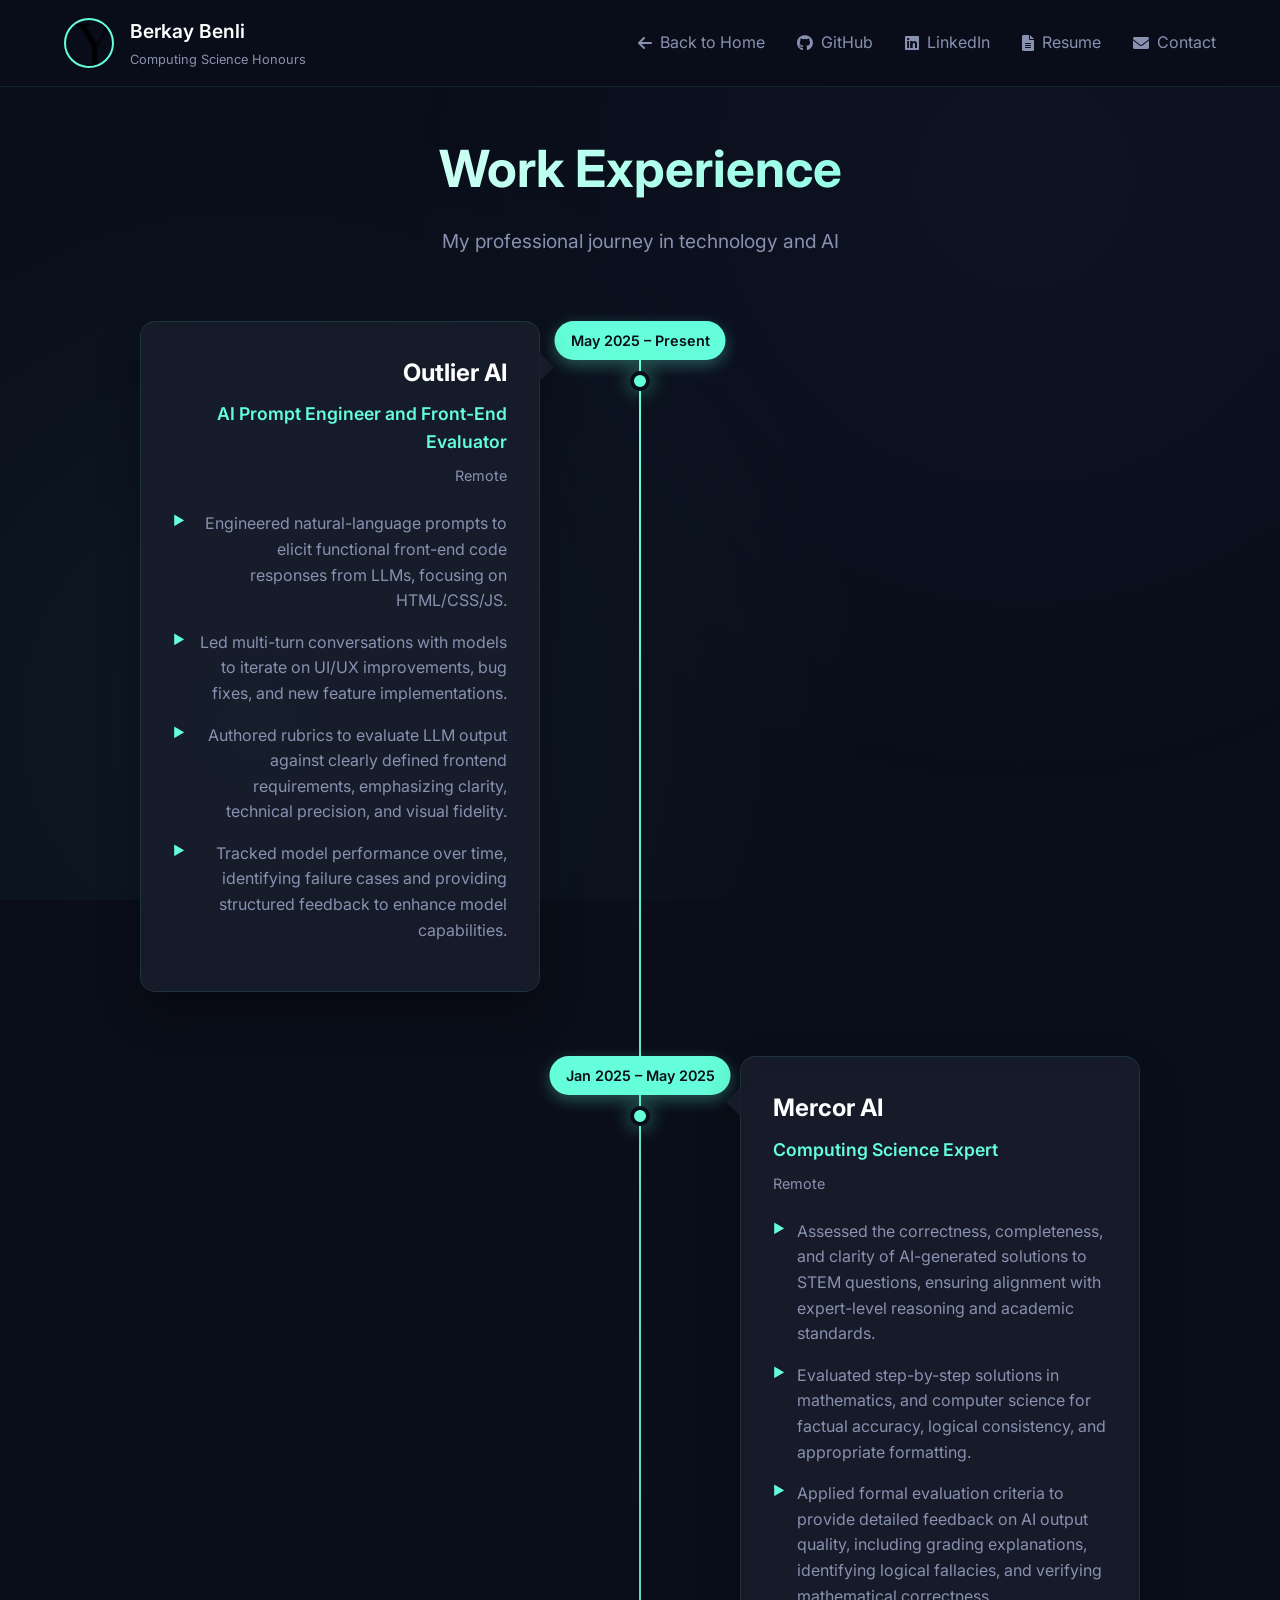
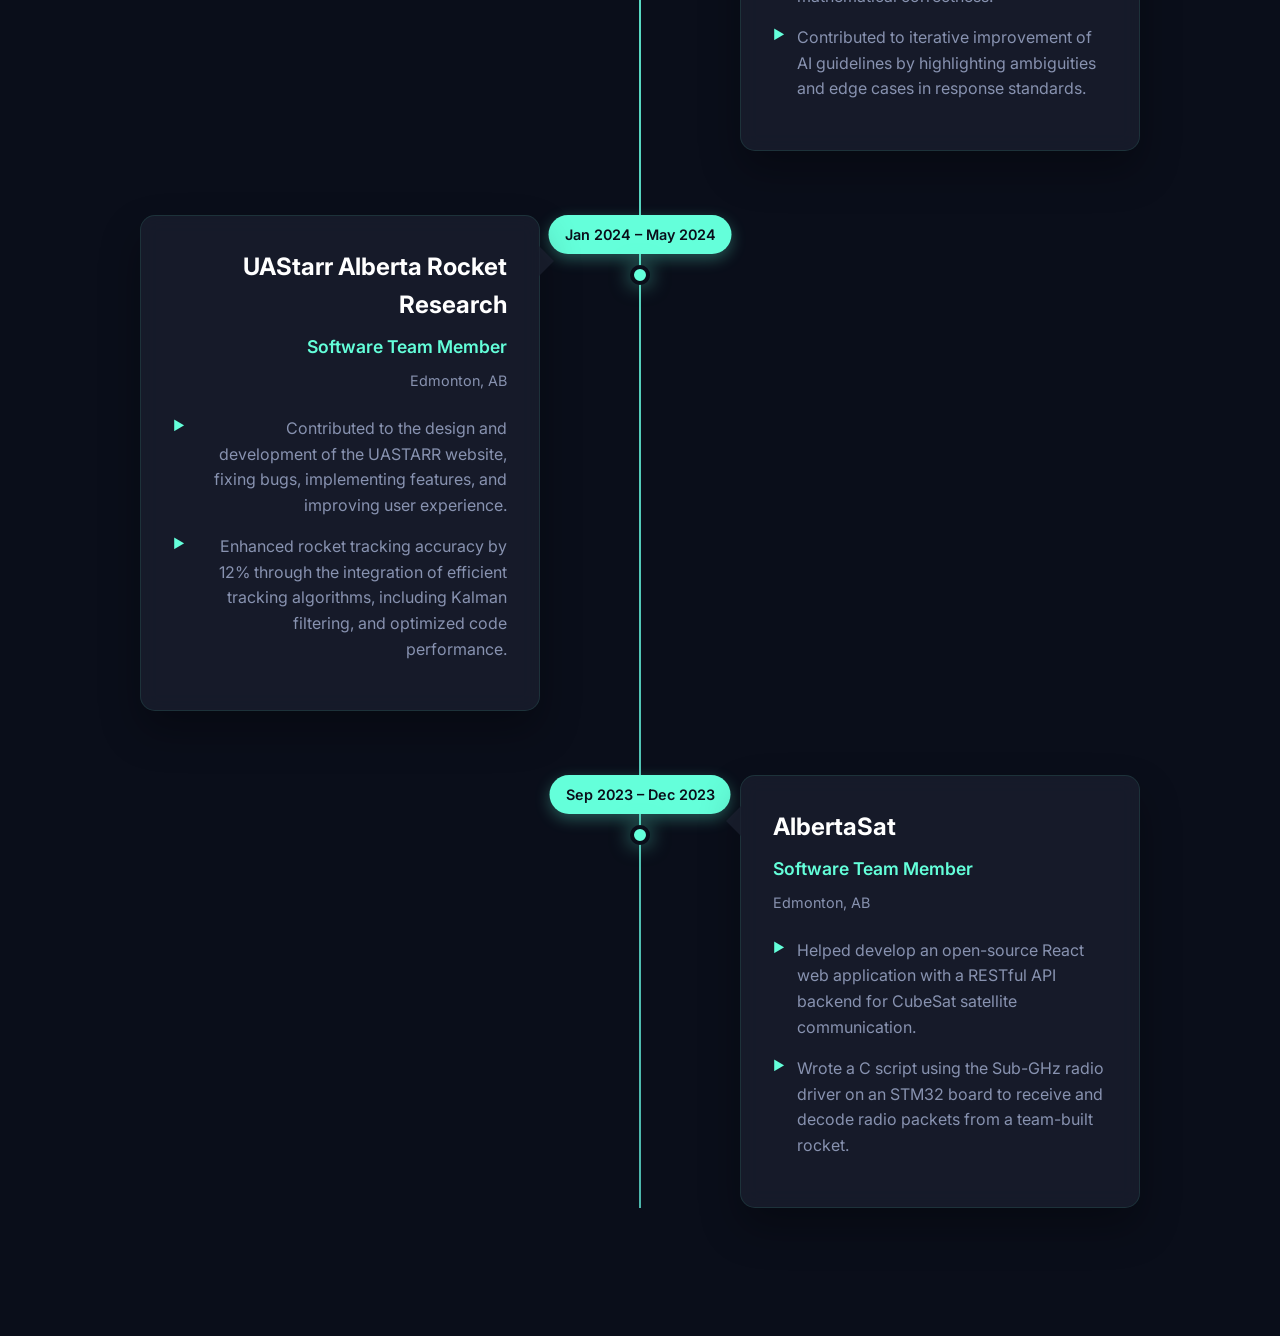
==== experience.html @ 36285b81 "improved website" ====
<!DOCTYPE html>
<html lang="en">
<head>
    <meta charset="UTF-8">
    <meta name="viewport" content="width=device-width, initial-scale=1.0">
    <title>Work Experience - Berkay Benli</title>
    <link href="https://fonts.googleapis.com/css2?family=Inter:wght@300;400;500;600;700&display=swap" rel="stylesheet">
    <link href="https://cdnjs.cloudflare.com/ajax/libs/font-awesome/6.0.0/css/all.min.css" rel="stylesheet">
    <style>
        * {
            margin: 0;
            padding: 0;
            box-sizing: border-box;
        }

        :root {
            --primary-bg: #0a0e1a;
            --secondary-bg: #1a1f2e;
            --accent-color: #64ffda;
            --accent-hover: #4db6ac;
            --text-primary: #ffffff;
            --text-secondary: #8892b0;
            --card-bg: rgba(26, 31, 46, 0.8);
            --border-color: rgba(100, 255, 218, 0.1);
            --shadow: 0 20px 40px rgba(0, 0, 0, 0.3);
        }

        html {
            scroll-behavior: smooth;
        }

        body {
            font-family: 'Inter', sans-serif;
            background: var(--primary-bg);
            color: var(--text-primary);
            line-height: 1.6;
            overflow-x: hidden;
        }

        /* Background Animation */
        body::before {
            content: '';
            position: fixed;
            top: 0;
            left: 0;
            width: 100%;
            height: 100%;
            background: 
                radial-gradient(circle at 20% 80%, rgba(100, 255, 218, 0.05) 0%, transparent 50%),
                radial-gradient(circle at 80% 20%, rgba(102, 126, 234, 0.05) 0%, transparent 50%);
            z-index: -1;
            animation: backgroundShift 20s ease-in-out infinite;
        }

        @keyframes backgroundShift {
            0%, 100% { transform: translateX(0) translateY(0); }
            25% { transform: translateX(-20px) translateY(-20px); }
            50% { transform: translateX(20px) translateY(20px); }
            75% { transform: translateX(-10px) translateY(10px); }
        }

        /* Navigation */
        nav {
            position: fixed;
            top: 0;
            width: 100%;
            padding: 1rem 5%;
            background: rgba(10, 14, 26, 0.95);
            backdrop-filter: blur(20px);
            border-bottom: 1px solid var(--border-color);
            z-index: 1000;
        }

        .nav-container {
            display: flex;
            justify-content: space-between;
            align-items: center;
            max-width: 1200px;
            margin: 0 auto;
        }

        .logo-container {
            display: flex;
            align-items: center;
            gap: 1rem;
        }

        .logo {
            width: 50px;
            height: 50px;
            border-radius: 50%;
            object-fit: cover;
            border: 2px solid var(--accent-color);
            transition: transform 0.3s ease;
        }

        .logo:hover {
            transform: scale(1.1) rotate(5deg);
        }

        .logo-text h2 {
            font-weight: 600;
            font-size: 1.2rem;
            margin-bottom: 0.2rem;
        }

        .logo-text p {
            font-size: 0.8rem;
            color: var(--text-secondary);
        }

        .nav-links {
            display: flex;
            list-style: none;
            gap: 2rem;
        }

        .nav-links a {
            color: var(--text-secondary);
            text-decoration: none;
            font-weight: 400;
            position: relative;
            transition: color 0.3s ease;
            display: flex;
            align-items: center;
            gap: 0.5rem;
        }

        .nav-links a:hover {
            color: var(--accent-color);
        }

        .nav-links a::after {
            content: '';
            position: absolute;
            bottom: -5px;
            left: 0;
            width: 0;
            height: 2px;
            background: var(--accent-color);
            transition: width 0.3s ease;
        }

        .nav-links a:hover::after {
            width: 100%;
        }

        /* Back Button */
        .back-btn {
            color: var(--accent-color);
            text-decoration: none;
            display: flex;
            align-items: center;
            gap: 0.5rem;
            font-weight: 500;
            transition: all 0.3s ease;
        }

        .back-btn:hover {
            transform: translateX(-5px);
            color: var(--text-primary);
        }

        /* Work Experience Section */
        .experience-section {
            padding: 8rem 5% 4rem;
            min-height: 100vh;
        }

        .container {
            max-width: 1200px;
            margin: 0 auto;
        }

        .section-title {
            text-align: center;
            font-size: clamp(2.5rem, 4vw, 3.5rem);
            font-weight: 700;
            margin-bottom: 1rem;
            background: linear-gradient(135deg, var(--text-primary), var(--accent-color));
            -webkit-background-clip: text;
            -webkit-text-fill-color: transparent;
            background-clip: text;
        }

        .section-subtitle {
            text-align: center;
            color: var(--text-secondary);
            font-size: 1.2rem;
            margin-bottom: 4rem;
            max-width: 600px;
            margin-left: auto;
            margin-right: auto;
        }

        .experience-timeline {
            max-width: 1000px;
            margin: 0 auto;
            position: relative;
        }

        .experience-timeline::before {
            content: '';
            position: absolute;
            left: 50%;
            top: 0;
            bottom: 0;
            width: 2px;
            background: linear-gradient(to bottom, var(--accent-color), var(--accent-hover));
            transform: translateX(-50%);
        }

        .experience-item {
            position: relative;
            margin-bottom: 4rem;
            opacity: 0;
            transform: translateY(50px);
            transition: all 0.6s ease;
        }

        .experience-item.animate {
            opacity: 1;
            transform: translateY(0);
        }

        .experience-item:nth-child(odd) .experience-content {
            margin-right: 60%;
            text-align: right;
        }

        .experience-item:nth-child(even) .experience-content {
            margin-left: 60%;
            text-align: left;
        }

        .experience-content {
            background: var(--card-bg);
            padding: 2rem;
            border-radius: 15px;
            border: 1px solid var(--border-color);
            backdrop-filter: blur(10px);
            box-shadow: var(--shadow);
            transition: all 0.3s ease;
            position: relative;
        }

        .experience-content:hover {
            transform: translateY(-10px);
            box-shadow: 0 25px 50px rgba(0, 0, 0, 0.4);
            border-color: var(--accent-color);
        }

        .experience-item:nth-child(odd) .experience-content::after {
            content: '';
            position: absolute;
            right: -15px;
            top: 30px;
            width: 0;
            height: 0;
            border-left: 15px solid var(--card-bg);
            border-top: 15px solid transparent;
            border-bottom: 15px solid transparent;
        }

        .experience-item:nth-child(even) .experience-content::after {
            content: '';
            position: absolute;
            left: -15px;
            top: 30px;
            width: 0;
            height: 0;
            border-right: 15px solid var(--card-bg);
            border-top: 15px solid transparent;
            border-bottom: 15px solid transparent;
        }

        .experience-date {
            position: absolute;
            left: 50%;
            transform: translateX(-50%);
            background: var(--accent-color);
            color: var(--primary-bg);
            padding: 0.5rem 1rem;
            border-radius: 25px;
            font-weight: 600;
            font-size: 0.9rem;
            white-space: nowrap;
            box-shadow: 0 5px 15px rgba(100, 255, 218, 0.3);
        }

        .experience-marker {
            position: absolute;
            left: 50%;
            top: 50px;
            transform: translateX(-50%);
            width: 20px;
            height: 20px;
            background: var(--accent-color);
            border-radius: 50%;
            border: 4px solid var(--primary-bg);
            box-shadow: 0 0 20px rgba(100, 255, 218, 0.5);
        }

        .company-name {
            font-size: 1.5rem;
            font-weight: 700;
            color: var(--text-primary);
            margin-bottom: 0.5rem;
        }

        .job-title {
            font-size: 1.1rem;
            color: var(--accent-color);
            font-weight: 600;
            margin-bottom: 0.5rem;
        }

        .job-location {
            color: var(--text-secondary);
            font-size: 0.9rem;
            margin-bottom: 1.5rem;
        }

        .job-description {
            list-style: none;
            padding: 0;
        }

        .job-description li {
            margin-bottom: 1rem;
            padding-left: 1.5rem;
            position: relative;
            color: var(--text-secondary);
            line-height: 1.6;
        }

        .job-description li::before {
            content: '▶';
            position: absolute;
            left: 0;
            color: var(--accent-color);
            font-size: 0.8rem;
        }

        /* Mobile Responsive */
        @media (max-width: 768px) {
            .nav-links {
                display: none;
            }

            .experience-timeline::before {
                left: 30px;
            }

            .experience-item:nth-child(odd) .experience-content,
            .experience-item:nth-child(even) .experience-content {
                margin-left: 80px;
                margin-right: 0;
                text-align: left;
            }

            .experience-item:nth-child(odd) .experience-content::after,
            .experience-item:nth-child(even) .experience-content::after {
                left: -15px;
                right: auto;
                border-right: 15px solid var(--card-bg);
                border-left: none;
            }

            .experience-date {
                left: 30px;
                transform: translateX(-50%);
            }

            .experience-marker {
                left: 30px;
            }

            .experience-section {
                padding: 4rem 2rem 2rem;
            }
        }

        /* Custom Scrollbar */
        ::-webkit-scrollbar {
            width: 8px;
        }

        ::-webkit-scrollbar-track {
            background: var(--secondary-bg);
        }

        ::-webkit-scrollbar-thumb {
            background: var(--accent-color);
            border-radius: 4px;
        }

        ::-webkit-scrollbar-thumb:hover {
            background: var(--accent-hover);
        }
    </style>
</head>
<body>
    <nav>
        <div class="nav-container">
            <div class="logo-container">
                <img src="personal-portfolio-img/images/berkaybenlilogo2.png" class="logo" alt="Berkay Benli Logo">
                <div class="logo-text">
                    <h2>Berkay Benli</h2>
                    <p>Computing Science Honours</p>
                </div>
            </div>
            <ul class="nav-links">
                <li><a href="index.html" class="back-btn">
                    <i class="fas fa-arrow-left"></i> Back to Home
                </a></li>
                <li><a href="https://github.com/brkbenli" target="_blank">
                    <i class="fab fa-github"></i> GitHub
                </a></li>
                <li><a href="https://www.linkedin.com/in/berkayibenli/" target="_blank">
                    <i class="fab fa-linkedin"></i> LinkedIn
                </a></li>
                <li><a href="personal-portfolio-img/Resume_Berkay_Benli.pdf" target="_blank">
                    <i class="fas fa-file-alt"></i> Resume
                </a></li>
                <li><a href="mailto:benli@ualberta.ca">
                    <i class="fas fa-envelope"></i> Contact
                </a></li>
            </ul>
        </div>
    </nav>

    <section class="experience-section">
        <div class="container">
            <h1 class="section-title">Work Experience</h1>
            <p class="section-subtitle">My professional journey in technology and AI</p>
            
            <div class="experience-timeline">
                <div class="experience-item">
                    <div class="experience-date">May 2025 – Present</div>
                    <div class="experience-marker"></div>
                    <div class="experience-content">
                        <h3 class="company-name">Outlier AI</h3>
                        <h4 class="job-title">AI Prompt Engineer and Front-End Evaluator</h4>
                        <p class="job-location">Remote</p>
                        <ul class="job-description">
                            <li>Engineered natural-language prompts to elicit functional front-end code responses from LLMs, focusing on HTML/CSS/JS.</li>
                            <li>Led multi-turn conversations with models to iterate on UI/UX improvements, bug fixes, and new feature implementations.</li>
                            <li>Authored rubrics to evaluate LLM output against clearly defined frontend requirements, emphasizing clarity, technical precision, and visual fidelity.</li>
                            <li>Tracked model performance over time, identifying failure cases and providing structured feedback to enhance model capabilities.</li>
                        </ul>
                    </div>
                </div>

                <div class="experience-item">
                    <div class="experience-date">Jan 2025 – May 2025</div>
                    <div class="experience-marker"></div>
                    <div class="experience-content">
                        <h3 class="company-name">Mercor AI</h3>
                        <h4 class="job-title">Computing Science Expert</h4>
                        <p class="job-location">Remote</p>
                        <ul class="job-description">
                            <li>Assessed the correctness, completeness, and clarity of AI-generated solutions to STEM questions, ensuring alignment with expert-level reasoning and academic standards.</li>
                            <li>Evaluated step-by-step solutions in mathematics, and computer science for factual accuracy, logical consistency, and appropriate formatting.</li>
                            <li>Applied formal evaluation criteria to provide detailed feedback on AI output quality, including grading explanations, identifying logical fallacies, and verifying mathematical correctness.</li>
                            <li>Contributed to iterative improvement of AI guidelines by highlighting ambiguities and edge cases in response standards.</li>
                        </ul>
                    </div>
                </div>

                <div class="experience-item">
                    <div class="experience-date">Jan 2024 – May 2024</div>
                    <div class="experience-marker"></div>
                    <div class="experience-content">
                        <h3 class="company-name">UAStarr Alberta Rocket Research</h3>
                        <h4 class="job-title">Software Team Member</h4>
                        <p class="job-location">Edmonton, AB</p>
                        <ul class="job-description">
                            <li>Contributed to the design and development of the UASTARR website, fixing bugs, implementing features, and improving user experience.</li>
                            <li>Enhanced rocket tracking accuracy by 12% through the integration of efficient tracking algorithms, including Kalman filtering, and optimized code performance.</li>
                        </ul>
                    </div>
                </div>

                <div class="experience-item">
                    <div class="experience-date">Sep 2023 – Dec 2023</div>
                    <div class="experience-marker"></div>
                    <div class="experience-content">
                        <h3 class="company-name">AlbertaSat</h3>
                        <h4 class="job-title">Software Team Member</h4>
                        <p class="job-location">Edmonton, AB</p>
                        <ul class="job-description">
                            <li>Helped develop an open-source React web application with a RESTful API backend for CubeSat satellite communication.</li>
                            <li>Wrote a C script using the Sub-GHz radio driver on an STM32 board to receive and decode radio packets from a team-built rocket.</li>
                        </ul>
                    </div>
                </div>
            </div>
        </div>
    </section>

    <script>
        // Add scroll effect to navigation
        window.addEventListener('scroll', () => {
            const nav = document.querySelector('nav');
            if (window.scrollY > 100) {
                nav.style.background = 'rgba(10, 14, 26, 0.98)';
            } else {
                nav.style.background = 'rgba(10, 14, 26, 0.95)';
            }
        });

        // Intersection Observer for animations
        const observerOptions = {
            threshold: 0.1,
            rootMargin: '0px 0px -50px 0px'
        };

        // Animate experience items on scroll
        const experienceObserver = new IntersectionObserver((entries) => {
            entries.forEach(entry => {
                if (entry.isIntersecting) {
                    entry.target.classList.add('animate');
                }
            });
        }, {
            threshold: 0.2,
            rootMargin: '0px 0px -50px 0px'
        });

        document.querySelectorAll('.experience-item').forEach(item => {
            experienceObserver.observe(item);
        });

        // Auto-animate items with delay
        setTimeout(() => {
            document.querySelectorAll('.experience-item').forEach((item, index) => {
                setTimeout(() => {
                    item.classList.add('animate');
                }, index * 200);
            });
        }, 500);
    </script>
</body>
</html>
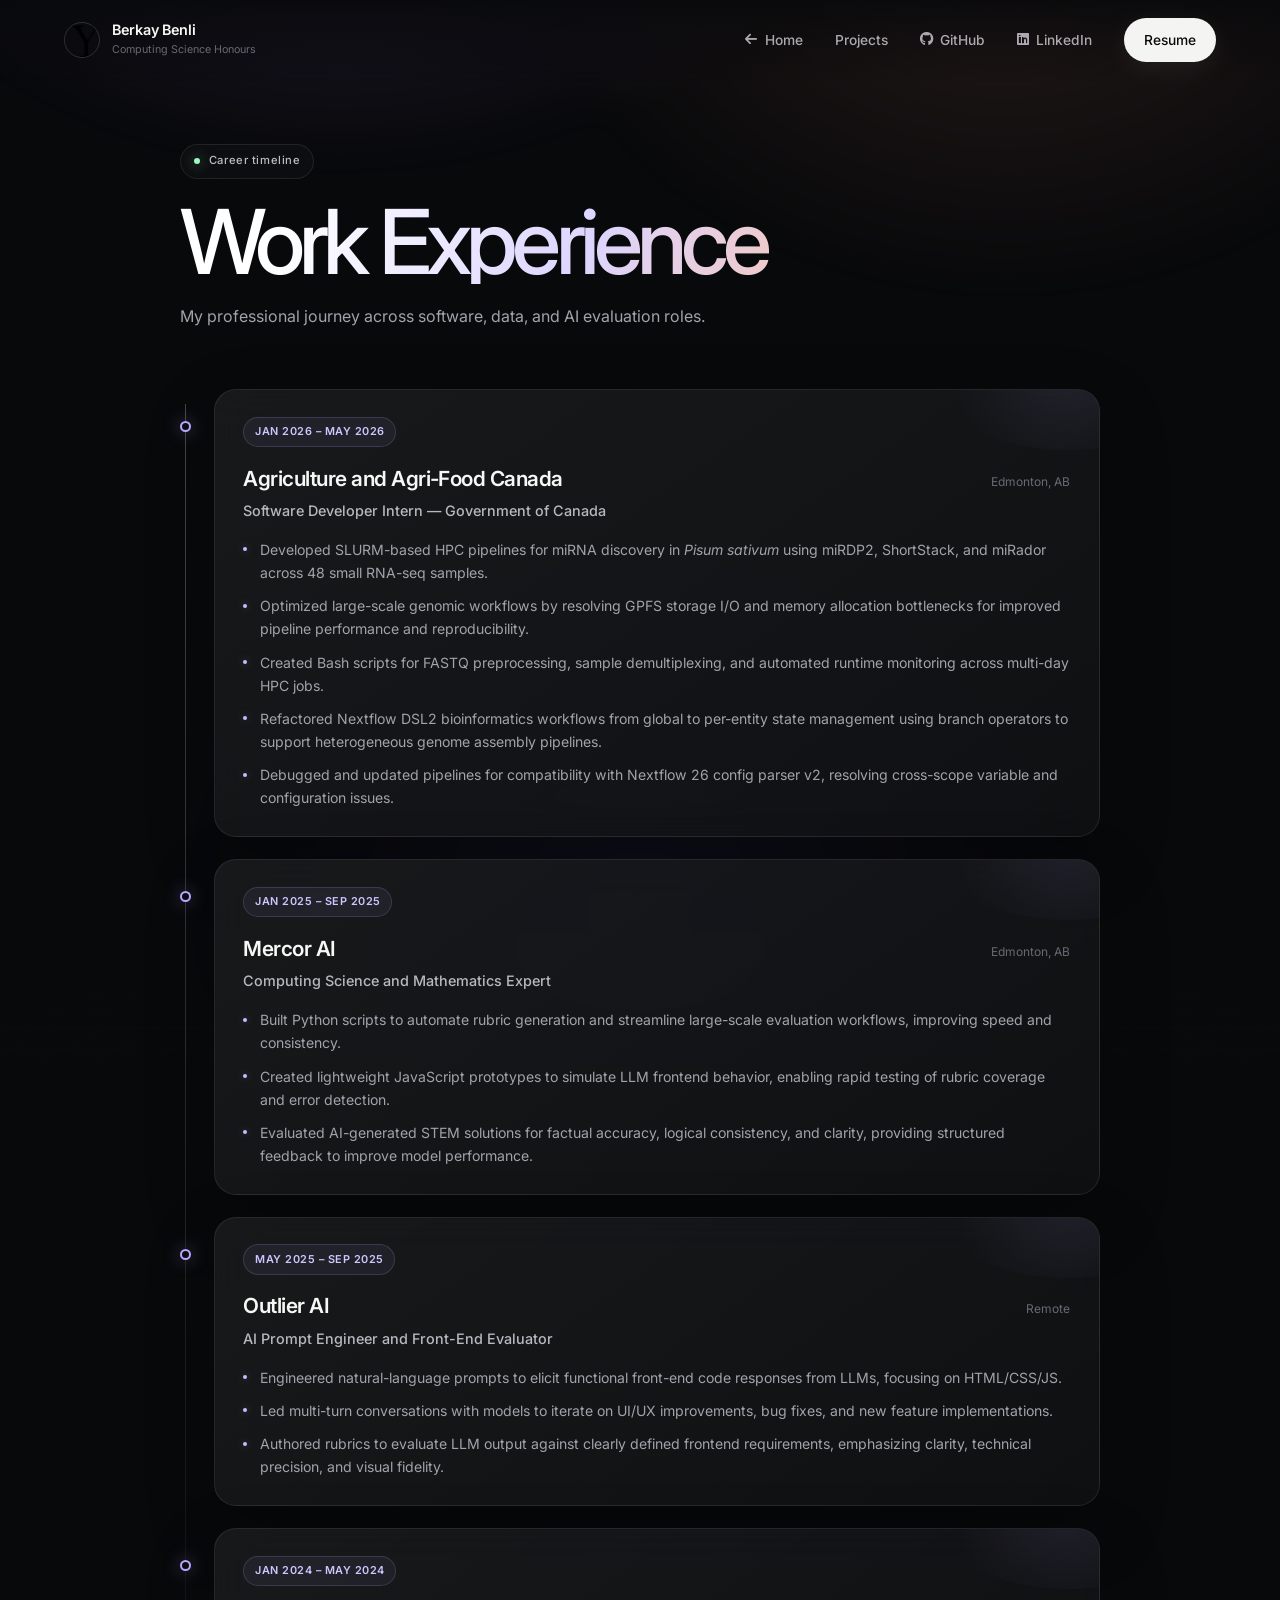
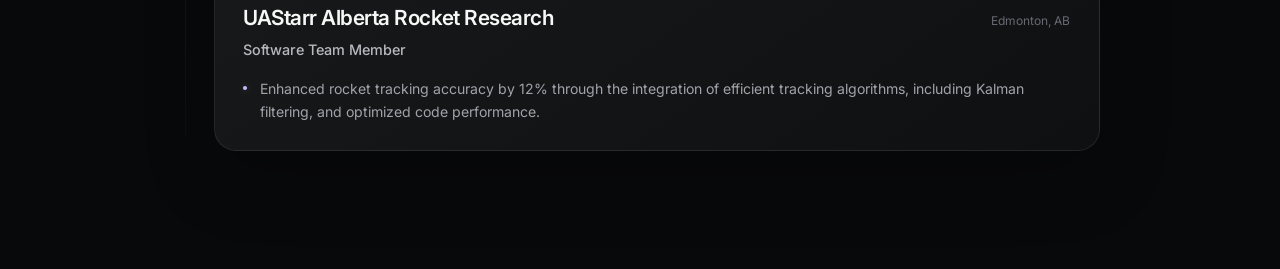
==== commit 38351c84: "updated website" ====
--- a/experience.html
+++ b/experience.html
@@ -4,321 +4,357 @@
     <meta charset="UTF-8">
     <meta name="viewport" content="width=device-width, initial-scale=1.0">
     <title>Work Experience - Berkay Benli</title>
-    <link href="https://fonts.googleapis.com/css2?family=Inter:wght@300;400;500;600;700&display=swap" rel="stylesheet">
+    <link href="https://fonts.googleapis.com/css2?family=Inter:wght@300;400;500;600;700;800&display=swap" rel="stylesheet">
     <link href="https://cdnjs.cloudflare.com/ajax/libs/font-awesome/6.0.0/css/all.min.css" rel="stylesheet">
     <style>
-        * {
-            margin: 0;
-            padding: 0;
-            box-sizing: border-box;
-        }
+        * { margin: 0; padding: 0; box-sizing: border-box; }
 
         :root {
-            --primary-bg: #0a0e1a;
-            --secondary-bg: #1a1f2e;
-            --accent-color: #64ffda;
-            --accent-hover: #4db6ac;
-            --text-primary: #ffffff;
-            --text-secondary: #8892b0;
-            --card-bg: rgba(26, 31, 46, 0.8);
-            --border-color: rgba(100, 255, 218, 0.1);
-            --shadow: 0 20px 40px rgba(0, 0, 0, 0.3);
-        }
-
-        html {
-            scroll-behavior: smooth;
-        }
+            --bg: #08090b;
+            --surface: rgba(255,255,255,.045);
+            --surface-solid: #101114;
+            --text-primary: #f7f7f5;
+            --text-secondary: #a2a3aa;
+            --text-tertiary: #686a72;
+            --border: rgba(255,255,255,.085);
+            --border-strong: rgba(255,255,255,.17);
+            --pill: #f4f4f2;
+            --pill-text: #0a0a0b;
+            --accent: #b8a6ff;
+            --accent-2: #ffb49d;
+        }
+
+        html { scroll-behavior: smooth; }
 
         body {
+            min-height: 100vh;
+            overflow-x: hidden;
+            color: var(--text-primary);
+            background: var(--bg);
             font-family: 'Inter', sans-serif;
-            background: var(--primary-bg);
-            color: var(--text-primary);
             line-height: 1.6;
-            overflow-x: hidden;
-        }
-
-        /* Background Animation */
+            position: relative;
+        }
+
         body::before {
             content: '';
+            position: fixed;
+            inset: -15%;
+            z-index: -3;
+            pointer-events: none;
+            background:
+                radial-gradient(760px 540px at 32% -5%, rgba(175,133,255,.19), transparent 68%),
+                radial-gradient(700px 540px at 72% 5%, rgba(255,151,124,.12), transparent 70%),
+                radial-gradient(650px 520px at 50% 88%, rgba(108,92,255,.055), transparent 72%);
+            filter: blur(10px);
+        }
+
+        body::after {
+            content: '';
+            position: fixed;
+            left: -10%;
+            right: -10%;
+            bottom: -18%;
+            height: 46%;
+            z-index: -2;
+            pointer-events: none;
+            opacity: .25;
+            transform: perspective(520px) rotateX(62deg);
+            transform-origin: bottom;
+            background-image:
+                linear-gradient(rgba(255,255,255,.05) 1px, transparent 1px),
+                linear-gradient(90deg, rgba(255,255,255,.05) 1px, transparent 1px);
+            background-size: 55px 55px;
+            mask-image: linear-gradient(to top, black, transparent 85%);
+            -webkit-mask-image: linear-gradient(to top, black, transparent 85%);
+        }
+
+        a { color: inherit; }
+
+        main, nav, section { position: relative; z-index: 1; }
+
+        /* Navigation */
+        nav {
             position: fixed;
             top: 0;
             left: 0;
             width: 100%;
-            height: 100%;
-            background: 
-                radial-gradient(circle at 20% 80%, rgba(100, 255, 218, 0.05) 0%, transparent 50%),
-                radial-gradient(circle at 80% 20%, rgba(102, 126, 234, 0.05) 0%, transparent 50%);
-            z-index: -1;
-            animation: backgroundShift 20s ease-in-out infinite;
-        }
-
-        @keyframes backgroundShift {
-            0%, 100% { transform: translateX(0) translateY(0); }
-            25% { transform: translateX(-20px) translateY(-20px); }
-            50% { transform: translateX(20px) translateY(20px); }
-            75% { transform: translateX(-10px) translateY(10px); }
-        }
-
-        /* Navigation */
-        nav {
-            position: fixed;
-            top: 0;
-            width: 100%;
-            padding: 1rem 5%;
-            background: rgba(10, 14, 26, 0.95);
-            backdrop-filter: blur(20px);
-            border-bottom: 1px solid var(--border-color);
             z-index: 1000;
+            padding: 1.15rem 5%;
+            background: linear-gradient(to bottom, rgba(8,9,11,.86), rgba(8,9,11,.42), transparent);
+            border: 0;
         }
 
         .nav-container {
+            width: min(1180px, 100%);
+            margin: 0 auto;
             display: flex;
             justify-content: space-between;
             align-items: center;
-            max-width: 1200px;
-            margin: 0 auto;
         }
 
         .logo-container {
             display: flex;
             align-items: center;
-            gap: 1rem;
+            gap: .75rem;
+            text-decoration: none;
         }
 
         .logo {
-            width: 50px;
-            height: 50px;
+            width: 36px;
+            height: 36px;
             border-radius: 50%;
             object-fit: cover;
-            border: 2px solid var(--accent-color);
-            transition: transform 0.3s ease;
-        }
-
-        .logo:hover {
-            transform: scale(1.1) rotate(5deg);
+            border: 1px solid rgba(255,255,255,.15);
         }
 
         .logo-text h2 {
             font-weight: 600;
-            font-size: 1.2rem;
-            margin-bottom: 0.2rem;
+            font-size: .9rem;
+            line-height: 1.1;
+            letter-spacing: -.02em;
         }
 
         .logo-text p {
-            font-size: 0.8rem;
-            color: var(--text-secondary);
+            margin-top: 3px;
+            font-size: .67rem;
+            color: var(--text-tertiary);
         }
 
         .nav-links {
             display: flex;
             list-style: none;
             gap: 2rem;
+            align-items: center;
         }
 
         .nav-links a {
-            color: var(--text-secondary);
+            position: relative;
+            color: #aaaab0;
             text-decoration: none;
-            font-weight: 400;
-            position: relative;
-            transition: color 0.3s ease;
+            font-weight: 500;
+            font-size: .86rem;
+            transition: color .25s ease;
             display: flex;
             align-items: center;
-            gap: 0.5rem;
-        }
-
-        .nav-links a:hover {
-            color: var(--accent-color);
-        }
-
-        .nav-links a::after {
+            gap: .45rem;
+        }
+
+        .nav-links a:hover { color: white; }
+
+        .nav-links a:not(.nav-cta)::after {
             content: '';
             position: absolute;
-            bottom: -5px;
             left: 0;
-            width: 0;
-            height: 2px;
-            background: var(--accent-color);
-            transition: width 0.3s ease;
-        }
-
-        .nav-links a:hover::after {
-            width: 100%;
-        }
-
-        /* Back Button */
-        .back-btn {
-            color: var(--accent-color);
-            text-decoration: none;
-            display: flex;
+            right: 0;
+            bottom: -6px;
+            height: 1px;
+            background: white;
+            transform: scaleX(0);
+            transform-origin: right;
+            transition: transform .25s ease;
+        }
+
+        .nav-links a:not(.nav-cta):hover::after {
+            transform: scaleX(1);
+            transform-origin: left;
+        }
+
+        .nav-cta {
+            color: var(--pill-text) !important;
+            padding: .68rem 1.25rem;
+            border-radius: 999px;
+            background: var(--pill);
+            box-shadow: 0 7px 28px rgba(255,255,255,.07);
+            transition: transform .25s ease, box-shadow .25s ease !important;
+        }
+
+        .nav-cta:hover {
+            transform: translateY(-2px);
+            box-shadow: 0 10px 34px rgba(255,255,255,.14);
+        }
+
+        .mobile-menu {
+            display: none;
+            cursor: pointer;
+            padding: .5rem;
+        }
+
+        .mobile-menu span {
+            display: block;
+            width: 22px;
+            height: 1.5px;
+            margin: 5px 0;
+            background: white;
+        }
+
+        /* Shared page header */
+        .experience-section,
+        .projects-section {
+            min-height: 100vh;
+            padding: 9rem 5% 6rem;
+        }
+
+        .experience-section .container {
+            width: min(920px, 100%);
+            margin: 0 auto;
+        }
+
+        .projects-section .container {
+            width: min(1080px, 100%);
+            margin: 0 auto;
+        }
+
+        .page-eyebrow {
+            display: inline-flex;
             align-items: center;
-            gap: 0.5rem;
+            gap: .55rem;
+            padding: .46rem .82rem;
+            margin-bottom: 1.35rem;
+            border: 1px solid var(--border);
+            border-radius: 999px;
+            background: rgba(255,255,255,.025);
+            backdrop-filter: blur(15px);
+            color: #bdbdc2;
+            font-size: .7rem;
             font-weight: 500;
-            transition: all 0.3s ease;
-        }
-
-        .back-btn:hover {
-            transform: translateX(-5px);
-            color: var(--text-primary);
-        }
-
-        /* Work Experience Section */
-        .experience-section {
-            padding: 8rem 5% 4rem;
-            min-height: 100vh;
-        }
-
-        .container {
-            max-width: 1200px;
-            margin: 0 auto;
+            letter-spacing: .05em;
+        }
+
+        .page-eyebrow .dot {
+            width: 6px;
+            height: 6px;
+            border-radius: 50%;
+            background: #9ef7c1;
+            box-shadow: 0 0 14px rgba(158,247,193,.65);
         }
 
         .section-title {
-            text-align: center;
-            font-size: clamp(2.5rem, 4vw, 3.5rem);
-            font-weight: 700;
-            margin-bottom: 1rem;
-            background: linear-gradient(135deg, var(--text-primary), var(--accent-color));
+            max-width: 850px;
+            font-size: clamp(3.1rem, 7vw, 5.8rem);
+            font-weight: 500;
+            line-height: .94;
+            letter-spacing: -.065em;
+            margin-bottom: 1.1rem;
+            background: linear-gradient(110deg, #fff 12%, #ddd5ff 48%, #f5c6b8 78%, #fff);
             -webkit-background-clip: text;
-            -webkit-text-fill-color: transparent;
             background-clip: text;
+            color: transparent;
         }
 
         .section-subtitle {
-            text-align: center;
+            max-width: 620px;
             color: var(--text-secondary);
-            font-size: 1.2rem;
-            margin-bottom: 4rem;
-            max-width: 600px;
-            margin-left: auto;
-            margin-right: auto;
-        }
-
+            font-size: 1rem;
+            line-height: 1.75;
+            margin-bottom: 3.7rem;
+        }
+
+        /* Experience */
         .experience-timeline {
-            max-width: 1000px;
-            margin: 0 auto;
             position: relative;
+            padding-left: 2.1rem;
         }
 
         .experience-timeline::before {
             content: '';
             position: absolute;
-            left: 50%;
-            top: 0;
-            bottom: 0;
-            width: 2px;
-            background: linear-gradient(to bottom, var(--accent-color), var(--accent-hover));
-            transform: translateX(-50%);
+            left: 5px;
+            top: 15px;
+            bottom: 15px;
+            width: 1px;
+            background: linear-gradient(to bottom, rgba(255,255,255,.25), rgba(255,255,255,.025));
         }
 
         .experience-item {
             position: relative;
-            margin-bottom: 4rem;
-            opacity: 0;
-            transform: translateY(50px);
-            transition: all 0.6s ease;
-        }
-
-        .experience-item.animate {
-            opacity: 1;
-            transform: translateY(0);
-        }
-
-        .experience-item:nth-child(odd) .experience-content {
-            margin-right: 60%;
-            text-align: right;
-        }
-
-        .experience-item:nth-child(even) .experience-content {
-            margin-left: 60%;
-            text-align: left;
+            margin-bottom: 1.4rem;
+        }
+
+        .experience-marker {
+            position: absolute;
+            left: -2.1rem;
+            top: 2rem;
+            width: 11px;
+            height: 11px;
+            border-radius: 50%;
+            background: #0b0c0e;
+            border: 2px solid var(--accent);
+            box-shadow: 0 0 18px rgba(184,166,255,.45);
+            z-index: 2;
         }
 
         .experience-content {
-            background: var(--card-bg);
-            padding: 2rem;
-            border-radius: 15px;
-            border: 1px solid var(--border-color);
-            backdrop-filter: blur(10px);
-            box-shadow: var(--shadow);
-            transition: all 0.3s ease;
             position: relative;
-        }
-
-        .experience-content:hover {
-            transform: translateY(-10px);
-            box-shadow: 0 25px 50px rgba(0, 0, 0, 0.4);
-            border-color: var(--accent-color);
-        }
-
-        .experience-item:nth-child(odd) .experience-content::after {
+            overflow: hidden;
+            padding: 1.65rem 1.8rem;
+            border: 1px solid var(--border);
+            border-radius: 22px;
+            background:
+                linear-gradient(145deg, rgba(255,255,255,.055), rgba(255,255,255,.018)),
+                rgba(12,13,15,.74);
+            backdrop-filter: blur(18px);
+            box-shadow: 0 25px 70px rgba(0,0,0,.22);
+            transition: transform .35s ease, border-color .35s ease, box-shadow .35s ease;
+        }
+
+        .experience-content::before {
             content: '';
             position: absolute;
-            right: -15px;
-            top: 30px;
-            width: 0;
-            height: 0;
-            border-left: 15px solid var(--card-bg);
-            border-top: 15px solid transparent;
-            border-bottom: 15px solid transparent;
-        }
-
-        .experience-item:nth-child(even) .experience-content::after {
-            content: '';
-            position: absolute;
-            left: -15px;
-            top: 30px;
-            width: 0;
-            height: 0;
-            border-right: 15px solid var(--card-bg);
-            border-top: 15px solid transparent;
-            border-bottom: 15px solid transparent;
+            width: 300px;
+            height: 180px;
+            right: -120px;
+            top: -120px;
+            border-radius: 50%;
+            background: radial-gradient(circle, rgba(184,166,255,.11), transparent 68%);
+            pointer-events: none;
+        }
+
+        .experience-content:hover {
+            transform: translateY(-5px);
+            border-color: var(--border-strong);
+            box-shadow: 0 30px 80px rgba(0,0,0,.38);
         }
 
         .experience-date {
-            position: absolute;
-            left: 50%;
-            transform: translateX(-50%);
-            background: var(--accent-color);
-            color: var(--primary-bg);
-            padding: 0.5rem 1rem;
-            border-radius: 25px;
+            display: inline-flex;
+            padding: .35rem .68rem;
+            margin-bottom: .9rem;
+            border-radius: 999px;
+            border: 1px solid rgba(184,166,255,.18);
+            background: rgba(184,166,255,.07);
+            color: #cfc5ff;
+            font-size: .68rem;
             font-weight: 600;
-            font-size: 0.9rem;
-            white-space: nowrap;
-            box-shadow: 0 5px 15px rgba(100, 255, 218, 0.3);
-        }
-
-        .experience-marker {
-            position: absolute;
-            left: 50%;
-            top: 50px;
-            transform: translateX(-50%);
-            width: 20px;
-            height: 20px;
-            background: var(--accent-color);
-            border-radius: 50%;
-            border: 4px solid var(--primary-bg);
-            box-shadow: 0 0 20px rgba(100, 255, 218, 0.5);
+            letter-spacing: .045em;
+            text-transform: uppercase;
+        }
+
+        .experience-header {
+            display: flex;
+            justify-content: space-between;
+            align-items: baseline;
+            flex-wrap: wrap;
+            gap: .5rem;
+            margin-bottom: .25rem;
         }
 
         .company-name {
-            font-size: 1.5rem;
-            font-weight: 700;
-            color: var(--text-primary);
-            margin-bottom: 0.5rem;
+            font-size: 1.3rem;
+            font-weight: 600;
+            letter-spacing: -.025em;
+        }
+
+        .job-location {
+            color: var(--text-tertiary);
+            font-size: .75rem;
         }
 
         .job-title {
-            font-size: 1.1rem;
-            color: var(--accent-color);
-            font-weight: 600;
-            margin-bottom: 0.5rem;
-        }
-
-        .job-location {
-            color: var(--text-secondary);
-            font-size: 0.9rem;
-            margin-bottom: 1.5rem;
+            color: #b8b8bf;
+            font-size: .9rem;
+            font-weight: 500;
+            margin-bottom: 1rem;
         }
 
         .job-description {
@@ -327,77 +363,344 @@
         }
 
         .job-description li {
-            margin-bottom: 1rem;
-            padding-left: 1.5rem;
             position: relative;
+            padding-left: 1.05rem;
+            margin-bottom: .62rem;
             color: var(--text-secondary);
-            line-height: 1.6;
+            font-size: .88rem;
+            line-height: 1.65;
         }
 
         .job-description li::before {
-            content: '▶';
+            content: '';
             position: absolute;
             left: 0;
-            color: var(--accent-color);
-            font-size: 0.8rem;
-        }
-
-        /* Mobile Responsive */
-        @media (max-width: 768px) {
+            top: .68em;
+            width: 4px;
+            height: 4px;
+            border-radius: 50%;
+            background: #c8bbff;
+            box-shadow: 0 0 8px rgba(200,187,255,.4);
+        }
+
+        .job-description li:last-child { margin-bottom: 0; }
+
+        /* Projects */
+        .projects-grid {
+            display: grid;
+            grid-template-columns: 1fr;
+            gap: 1.35rem;
+        }
+
+        .project-card {
+            position: relative;
+            overflow: hidden;
+            border: 1px solid var(--border);
+            border-radius: 24px;
+            background:
+                linear-gradient(145deg, rgba(255,255,255,.055), rgba(255,255,255,.018)),
+                rgba(12,13,15,.74);
+            backdrop-filter: blur(18px);
+            box-shadow: 0 28px 80px rgba(0,0,0,.25);
+            transition: transform .4s ease, border-color .4s ease, box-shadow .4s ease;
+        }
+
+        .project-card::before {
+            content: '';
+            position: absolute;
+            width: 420px;
+            height: 300px;
+            left: -160px;
+            top: -190px;
+            border-radius: 50%;
+            background: radial-gradient(circle, rgba(184,166,255,.14), transparent 68%);
+            pointer-events: none;
+        }
+
+        .project-card::after {
+            content: '';
+            position: absolute;
+            width: 360px;
+            height: 250px;
+            right: -180px;
+            bottom: -180px;
+            border-radius: 50%;
+            background: radial-gradient(circle, rgba(255,180,157,.10), transparent 68%);
+            pointer-events: none;
+        }
+
+        .project-card:hover {
+            transform: translateY(-6px);
+            border-color: var(--border-strong);
+            box-shadow: 0 38px 95px rgba(0,0,0,.4);
+        }
+
+        .project-content {
+            position: relative;
+            z-index: 1;
+            display: grid;
+            grid-template-columns: 1.05fr .95fr;
+            gap: 2.4rem;
+            align-items: center;
+            padding: 1.35rem;
+        }
+
+        .project-image {
+            position: relative;
+            overflow: hidden;
+            aspect-ratio: 16 / 9;
+            border-radius: 17px;
+            border: 1px solid rgba(255,255,255,.10);
+            background: #0b0c0e;
+            box-shadow: 0 22px 55px rgba(0,0,0,.35);
+        }
+
+        .project-image::after {
+            content: '';
+            position: absolute;
+            inset: 0;
+            background: linear-gradient(120deg, rgba(255,255,255,.10), transparent 30%, transparent 70%, rgba(184,166,255,.08));
+            pointer-events: none;
+        }
+
+        .project-image img {
+            width: 100%;
+            height: 100%;
+            object-fit: cover;
+            display: block;
+            transition: transform .55s ease;
+        }
+
+        .project-card:hover .project-image img {
+            transform: scale(1.035);
+        }
+
+        .project-details {
+            display: flex;
+            flex-direction: column;
+            gap: .9rem;
+        }
+
+        .project-title {
+            font-size: 1.65rem;
+            font-weight: 600;
+            letter-spacing: -.035em;
+        }
+
+        .project-title a {
+            text-decoration: none;
+        }
+
+        .project-title a:hover {
+            color: #d8d0ff;
+        }
+
+        .project-description {
+            color: var(--text-secondary);
+            font-size: .88rem;
+            line-height: 1.72;
+        }
+
+        .project-tech {
+            display: flex;
+            flex-wrap: wrap;
+            gap: .4rem;
+            margin-top: .05rem;
+        }
+
+        .tech-tag {
+            padding: .3rem .65rem;
+            border-radius: 999px;
+            border: 1px solid rgba(255,255,255,.08);
+            background: rgba(255,255,255,.035);
+            color: #aaaab2;
+            font-size: .68rem;
+            font-weight: 500;
+        }
+
+        .project-links {
+            display: flex;
+            flex-wrap: wrap;
+            gap: .55rem;
+            margin-top: .2rem;
+        }
+
+        .project-link {
+            display: inline-flex;
+            align-items: center;
+            gap: .45rem;
+            padding: .65rem 1rem;
+            border-radius: 999px;
+            text-decoration: none;
+            font-size: .76rem;
+            font-weight: 600;
+            transition: transform .25s ease, background .25s ease, border-color .25s ease;
+        }
+
+        .project-link:hover {
+            transform: translateY(-2px);
+        }
+
+        .project-link-primary {
+            color: var(--pill-text);
+            background: var(--pill);
+        }
+
+        .project-link-secondary {
+            color: #dddde1;
+            border: 1px solid var(--border-strong);
+            background: rgba(255,255,255,.025);
+        }
+
+        .project-link-secondary:hover {
+            background: rgba(255,255,255,.07);
+        }
+
+        .back-to-top {
+            position: fixed;
+            right: 2rem;
+            bottom: 2rem;
+            width: 46px;
+            height: 46px;
+            display: flex;
+            align-items: center;
+            justify-content: center;
+            z-index: 999;
+            border: 1px solid rgba(0,0,0,.08);
+            border-radius: 50%;
+            background: var(--pill);
+            color: var(--pill-text);
+            cursor: pointer;
+            opacity: 0;
+            transform: translateY(80px);
+            transition: opacity .25s ease, transform .25s ease, box-shadow .25s ease;
+            box-shadow: 0 12px 35px rgba(0,0,0,.35);
+        }
+
+        .back-to-top.show {
+            opacity: 1;
+            transform: translateY(0);
+        }
+
+        .back-to-top:hover {
+            transform: translateY(-3px);
+            box-shadow: 0 18px 42px rgba(0,0,0,.45);
+        }
+
+        @media (max-width: 900px) {
+            .project-content {
+                grid-template-columns: 1fr;
+                gap: 1.35rem;
+            }
+
+            .section-title {
+                max-width: 700px;
+            }
+        }
+
+        @media (max-width: 720px) {
+            nav { padding: 1rem 5%; }
+
             .nav-links {
                 display: none;
+                position: absolute;
+                top: 68px;
+                left: 5%;
+                right: 5%;
+                padding: .8rem;
+                flex-direction: column;
+                align-items: stretch;
+                gap: .2rem;
+                border: 1px solid var(--border);
+                border-radius: 18px;
+                background: rgba(12,13,15,.94);
+                backdrop-filter: blur(22px);
+                box-shadow: 0 25px 60px rgba(0,0,0,.45);
+            }
+
+            .nav-links.active { display: flex; }
+
+            .nav-links a {
+                padding: .72rem .75rem;
+            }
+
+            .nav-cta {
+                text-align: center;
+                margin-top: .25rem;
+            }
+
+            .mobile-menu { display: block; }
+
+            .experience-section,
+            .projects-section {
+                padding: 7.5rem 5% 4rem;
+            }
+
+            .section-title {
+                font-size: clamp(3rem, 15vw, 5rem);
+            }
+
+            .section-subtitle {
+                font-size: .9rem;
+                margin-bottom: 2.6rem;
+            }
+
+            .experience-timeline {
+                padding-left: 1.45rem;
             }
 
             .experience-timeline::before {
-                left: 30px;
-            }
-
-            .experience-item:nth-child(odd) .experience-content,
-            .experience-item:nth-child(even) .experience-content {
-                margin-left: 80px;
-                margin-right: 0;
-                text-align: left;
-            }
-
-            .experience-item:nth-child(odd) .experience-content::after,
-            .experience-item:nth-child(even) .experience-content::after {
-                left: -15px;
-                right: auto;
-                border-right: 15px solid var(--card-bg);
-                border-left: none;
-            }
-
-            .experience-date {
-                left: 30px;
-                transform: translateX(-50%);
+                left: 4px;
             }
 
             .experience-marker {
-                left: 30px;
-            }
-
-            .experience-section {
-                padding: 4rem 2rem 2rem;
-            }
-        }
-
-        /* Custom Scrollbar */
-        ::-webkit-scrollbar {
-            width: 8px;
-        }
-
-        ::-webkit-scrollbar-track {
-            background: var(--secondary-bg);
-        }
-
-        ::-webkit-scrollbar-thumb {
-            background: var(--accent-color);
-            border-radius: 4px;
-        }
-
-        ::-webkit-scrollbar-thumb:hover {
-            background: var(--accent-hover);
-        }
+                left: -1.45rem;
+                width: 9px;
+                height: 9px;
+            }
+
+            .experience-content {
+                padding: 1.35rem;
+                border-radius: 19px;
+            }
+
+            .company-name {
+                font-size: 1.12rem;
+            }
+
+            .job-description li {
+                font-size: .82rem;
+            }
+
+            .project-content {
+                padding: .8rem;
+            }
+
+            .project-details {
+                padding: .35rem .4rem .6rem;
+            }
+
+            .project-title {
+                font-size: 1.35rem;
+            }
+
+            .project-description {
+                font-size: .82rem;
+            }
+
+            .back-to-top {
+                right: 1rem;
+                bottom: 1rem;
+            }
+        }
+
+        @media (prefers-reduced-motion: reduce) {
+            *, *::before, *::after {
+                transition: none !important;
+                scroll-behavior: auto !important;
+            }
+        }
+
     </style>
 </head>
 <body>
@@ -411,87 +714,89 @@
                 </div>
             </div>
             <ul class="nav-links">
-                <li><a href="index.html" class="back-btn">
-                    <i class="fas fa-arrow-left"></i> Back to Home
-                </a></li>
-                <li><a href="https://github.com/brkbenli" target="_blank">
-                    <i class="fab fa-github"></i> GitHub
-                </a></li>
-                <li><a href="https://www.linkedin.com/in/berkayibenli/" target="_blank">
-                    <i class="fab fa-linkedin"></i> LinkedIn
-                </a></li>
-                <li><a href="personal-portfolio-img/Resume_Berkay_Benli.pdf" target="_blank">
-                    <i class="fas fa-file-alt"></i> Resume
-                </a></li>
-                <li><a href="mailto:benli@ualberta.ca">
-                    <i class="fas fa-envelope"></i> Contact
-                </a></li>
+                <li><a href="index.html"><i class="fas fa-arrow-left"></i> Home</a></li>
+                <li><a href="projects.html">Projects</a></li>
+                <li><a href="https://github.com/brkbenli" target="_blank"><i class="fab fa-github"></i> GitHub</a></li>
+                <li><a href="https://www.linkedin.com/in/berkayibenli/" target="_blank"><i class="fab fa-linkedin"></i> LinkedIn</a></li>
+                <li><a href="personal-portfolio-img/Resume_Berkay_Benli.pdf" target="_blank" class="nav-cta">Resume</a></li>
             </ul>
+            <div class="mobile-menu" aria-label="Open navigation" role="button" tabindex="0">
+                <span></span><span></span><span></span>
+            </div>
         </div>
     </nav>
 
     <section class="experience-section">
         <div class="container">
+            <div class="page-eyebrow"><span class="dot"></span> Career timeline</div>
             <h1 class="section-title">Work Experience</h1>
-            <p class="section-subtitle">My professional journey in technology and AI</p>
-            
+            <p class="section-subtitle">My professional journey across software, data, and AI evaluation roles.</p>
+
             <div class="experience-timeline">
                 <div class="experience-item">
-                    <div class="experience-date">May 2025 – Present</div>
                     <div class="experience-marker"></div>
                     <div class="experience-content">
-                        <h3 class="company-name">Outlier AI</h3>
+                        <div class="experience-date">Jan 2026 – May 2026</div>
+                        <div class="experience-header">
+                            <h3 class="company-name">Agriculture and Agri-Food Canada</h3>
+                            <span class="job-location">Edmonton, AB</span>
+                        </div>
+                        <h4 class="job-title">Software Developer Intern — Government of Canada</h4>
+                        <ul class="job-description">
+                            <li>Developed SLURM-based HPC pipelines for miRNA discovery in <em>Pisum sativum</em> using miRDP2, ShortStack, and miRador across 48 small RNA-seq samples.</li>
+                            <li>Optimized large-scale genomic workflows by resolving GPFS storage I/O and memory allocation bottlenecks for improved pipeline performance and reproducibility.</li>
+                            <li>Created Bash scripts for FASTQ preprocessing, sample demultiplexing, and automated runtime monitoring across multi-day HPC jobs.</li>
+                            <li>Refactored Nextflow DSL2 bioinformatics workflows from global to per-entity state management using branch operators to support heterogeneous genome assembly pipelines.</li>
+                            <li>Debugged and updated pipelines for compatibility with Nextflow 26 config parser v2, resolving cross-scope variable and configuration issues.</li>
+                        </ul>
+                    </div>
+                </div>
+
+                <div class="experience-item">
+                    <div class="experience-marker"></div>
+                    <div class="experience-content">
+                        <div class="experience-date">Jan 2025 – Sep 2025</div>
+                        <div class="experience-header">
+                            <h3 class="company-name">Mercor AI</h3>
+                            <span class="job-location">Edmonton, AB</span>
+                        </div>
+                        <h4 class="job-title">Computing Science and Mathematics Expert</h4>
+                        <ul class="job-description">
+                            <li>Built Python scripts to automate rubric generation and streamline large-scale evaluation workflows, improving speed and consistency.</li>
+                            <li>Created lightweight JavaScript prototypes to simulate LLM frontend behavior, enabling rapid testing of rubric coverage and error detection.</li>
+                            <li>Evaluated AI-generated STEM solutions for factual accuracy, logical consistency, and clarity, providing structured feedback to improve model performance.</li>
+                        </ul>
+                    </div>
+                </div>
+
+                <div class="experience-item">
+                    <div class="experience-marker"></div>
+                    <div class="experience-content">
+                        <div class="experience-date">May 2025 – Sep 2025</div>
+                        <div class="experience-header">
+                            <h3 class="company-name">Outlier AI</h3>
+                            <span class="job-location">Remote</span>
+                        </div>
                         <h4 class="job-title">AI Prompt Engineer and Front-End Evaluator</h4>
-                        <p class="job-location">Remote</p>
                         <ul class="job-description">
                             <li>Engineered natural-language prompts to elicit functional front-end code responses from LLMs, focusing on HTML/CSS/JS.</li>
                             <li>Led multi-turn conversations with models to iterate on UI/UX improvements, bug fixes, and new feature implementations.</li>
                             <li>Authored rubrics to evaluate LLM output against clearly defined frontend requirements, emphasizing clarity, technical precision, and visual fidelity.</li>
-                            <li>Tracked model performance over time, identifying failure cases and providing structured feedback to enhance model capabilities.</li>
                         </ul>
                     </div>
                 </div>
 
                 <div class="experience-item">
-                    <div class="experience-date">Jan 2025 – May 2025</div>
                     <div class="experience-marker"></div>
                     <div class="experience-content">
-                        <h3 class="company-name">Mercor AI</h3>
-                        <h4 class="job-title">Computing Science Expert</h4>
-                        <p class="job-location">Remote</p>
+                        <div class="experience-date">Jan 2024 – May 2024</div>
+                        <div class="experience-header">
+                            <h3 class="company-name">UAStarr Alberta Rocket Research</h3>
+                            <span class="job-location">Edmonton, AB</span>
+                        </div>
+                        <h4 class="job-title">Software Team Member</h4>
                         <ul class="job-description">
-                            <li>Assessed the correctness, completeness, and clarity of AI-generated solutions to STEM questions, ensuring alignment with expert-level reasoning and academic standards.</li>
-                            <li>Evaluated step-by-step solutions in mathematics, and computer science for factual accuracy, logical consistency, and appropriate formatting.</li>
-                            <li>Applied formal evaluation criteria to provide detailed feedback on AI output quality, including grading explanations, identifying logical fallacies, and verifying mathematical correctness.</li>
-                            <li>Contributed to iterative improvement of AI guidelines by highlighting ambiguities and edge cases in response standards.</li>
-                        </ul>
-                    </div>
-                </div>
-
-                <div class="experience-item">
-                    <div class="experience-date">Jan 2024 – May 2024</div>
-                    <div class="experience-marker"></div>
-                    <div class="experience-content">
-                        <h3 class="company-name">UAStarr Alberta Rocket Research</h3>
-                        <h4 class="job-title">Software Team Member</h4>
-                        <p class="job-location">Edmonton, AB</p>
-                        <ul class="job-description">
-                            <li>Contributed to the design and development of the UASTARR website, fixing bugs, implementing features, and improving user experience.</li>
                             <li>Enhanced rocket tracking accuracy by 12% through the integration of efficient tracking algorithms, including Kalman filtering, and optimized code performance.</li>
-                        </ul>
-                    </div>
-                </div>
-
-                <div class="experience-item">
-                    <div class="experience-date">Sep 2023 – Dec 2023</div>
-                    <div class="experience-marker"></div>
-                    <div class="experience-content">
-                        <h3 class="company-name">AlbertaSat</h3>
-                        <h4 class="job-title">Software Team Member</h4>
-                        <p class="job-location">Edmonton, AB</p>
-                        <ul class="job-description">
-                            <li>Helped develop an open-source React web application with a RESTful API backend for CubeSat satellite communication.</li>
-                            <li>Wrote a C script using the Sub-GHz radio driver on an STM32 board to receive and decode radio packets from a team-built rocket.</li>
                         </ul>
                     </div>
                 </div>
@@ -500,46 +805,16 @@
     </section>
 
     <script>
-        // Add scroll effect to navigation
-        window.addEventListener('scroll', () => {
-            const nav = document.querySelector('nav');
-            if (window.scrollY > 100) {
-                nav.style.background = 'rgba(10, 14, 26, 0.98)';
-            } else {
-                nav.style.background = 'rgba(10, 14, 26, 0.95)';
+        const mobileMenu = document.querySelector('.mobile-menu');
+        const navLinks = document.querySelector('.nav-links');
+
+        mobileMenu.addEventListener('click', () => navLinks.classList.toggle('active'));
+        mobileMenu.addEventListener('keydown', (event) => {
+            if (event.key === 'Enter' || event.key === ' ') {
+                event.preventDefault();
+                navLinks.classList.toggle('active');
             }
         });
-
-        // Intersection Observer for animations
-        const observerOptions = {
-            threshold: 0.1,
-            rootMargin: '0px 0px -50px 0px'
-        };
-
-        // Animate experience items on scroll
-        const experienceObserver = new IntersectionObserver((entries) => {
-            entries.forEach(entry => {
-                if (entry.isIntersecting) {
-                    entry.target.classList.add('animate');
-                }
-            });
-        }, {
-            threshold: 0.2,
-            rootMargin: '0px 0px -50px 0px'
-        });
-
-        document.querySelectorAll('.experience-item').forEach(item => {
-            experienceObserver.observe(item);
-        });
-
-        // Auto-animate items with delay
-        setTimeout(() => {
-            document.querySelectorAll('.experience-item').forEach((item, index) => {
-                setTimeout(() => {
-                    item.classList.add('animate');
-                }, index * 200);
-            });
-        }, 500);
     </script>
 </body>
 </html>
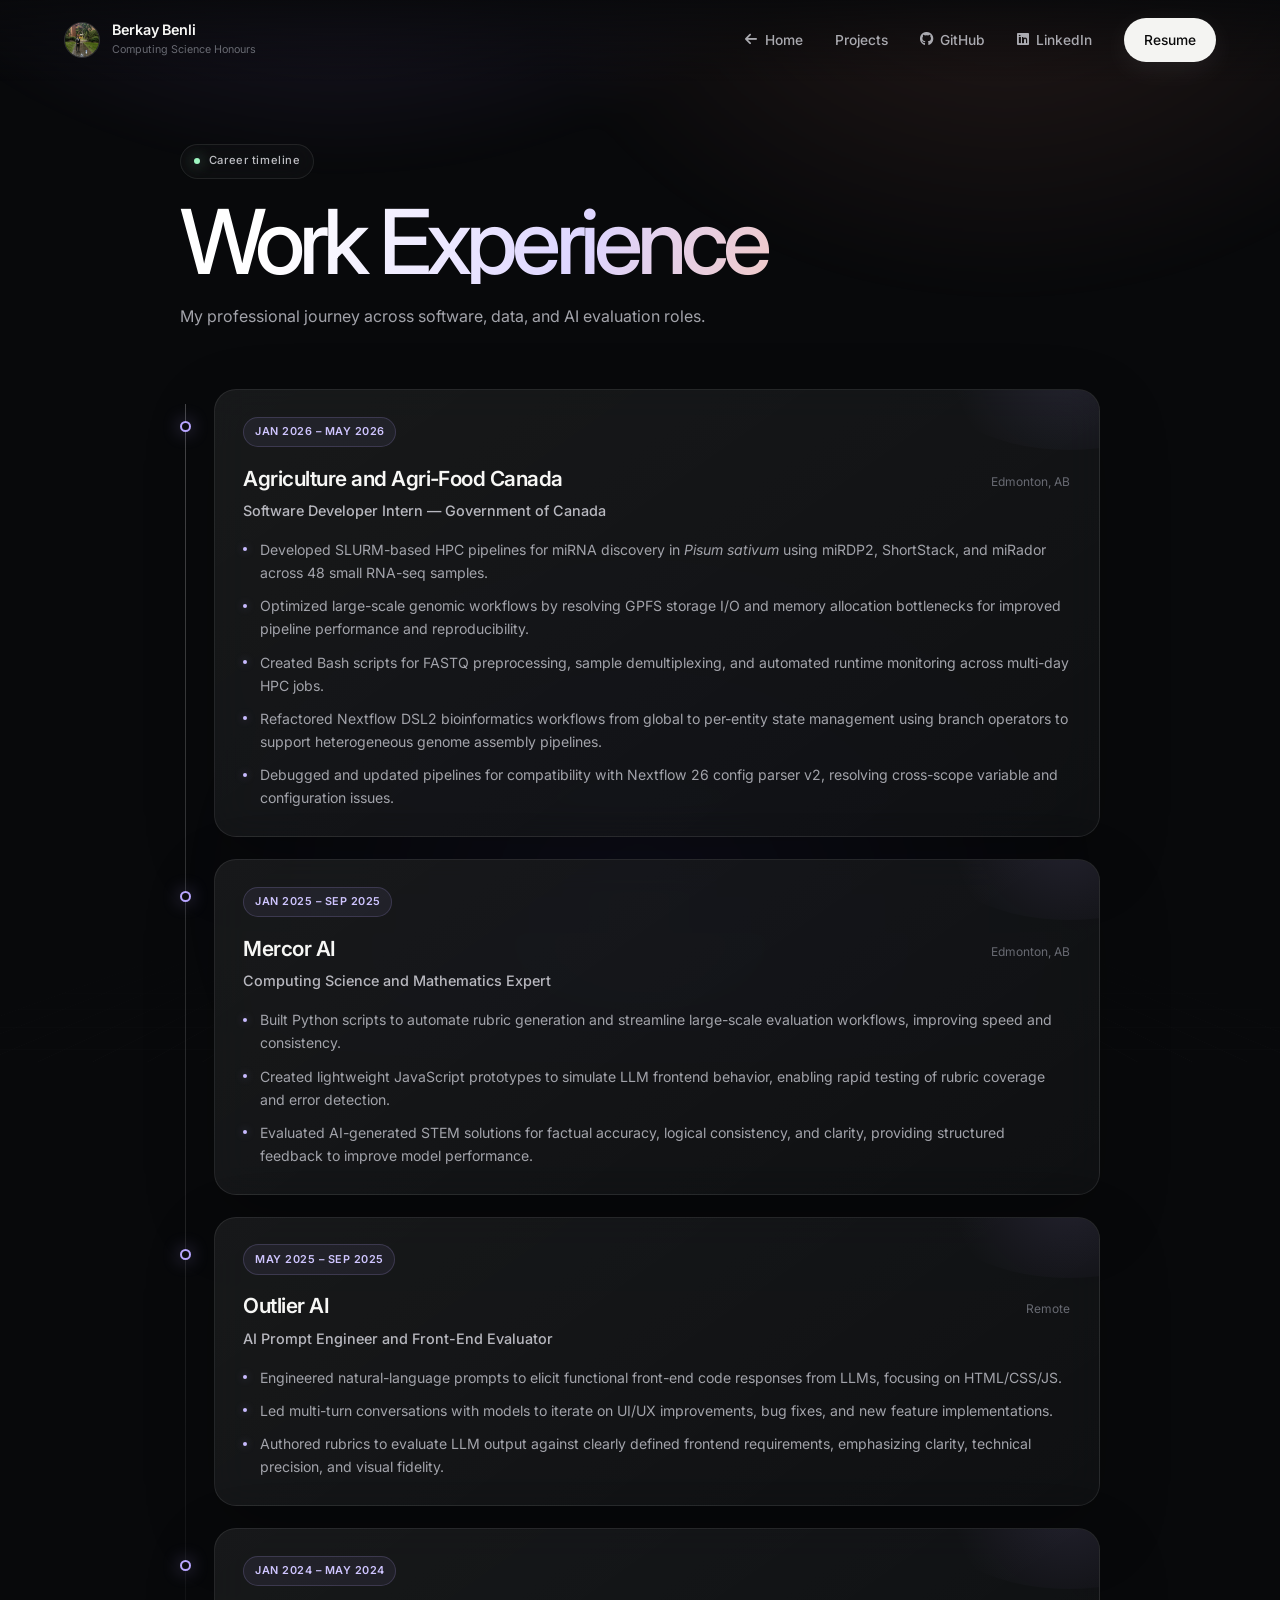
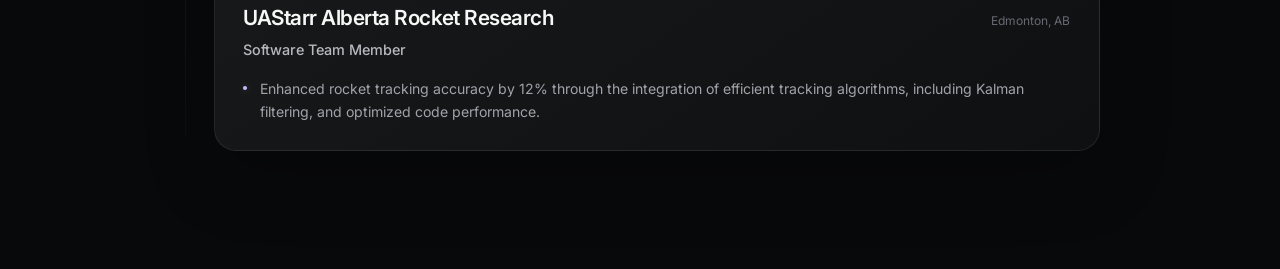
==== commit d60ee465: "fixed bug pfp" ====
--- a/experience.html
+++ b/experience.html
@@ -707,7 +707,7 @@
     <nav>
         <div class="nav-container">
             <div class="logo-container">
-                <img src="personal-portfolio-img/images/berkaybenlilogo2.png" class="logo" alt="Berkay Benli Logo">
+                <img src="personal-portfolio-img/images/me.jpg" class="logo" alt="Berkay Benli Logo">
                 <div class="logo-text">
                     <h2>Berkay Benli</h2>
                     <p>Computing Science Honours</p>
